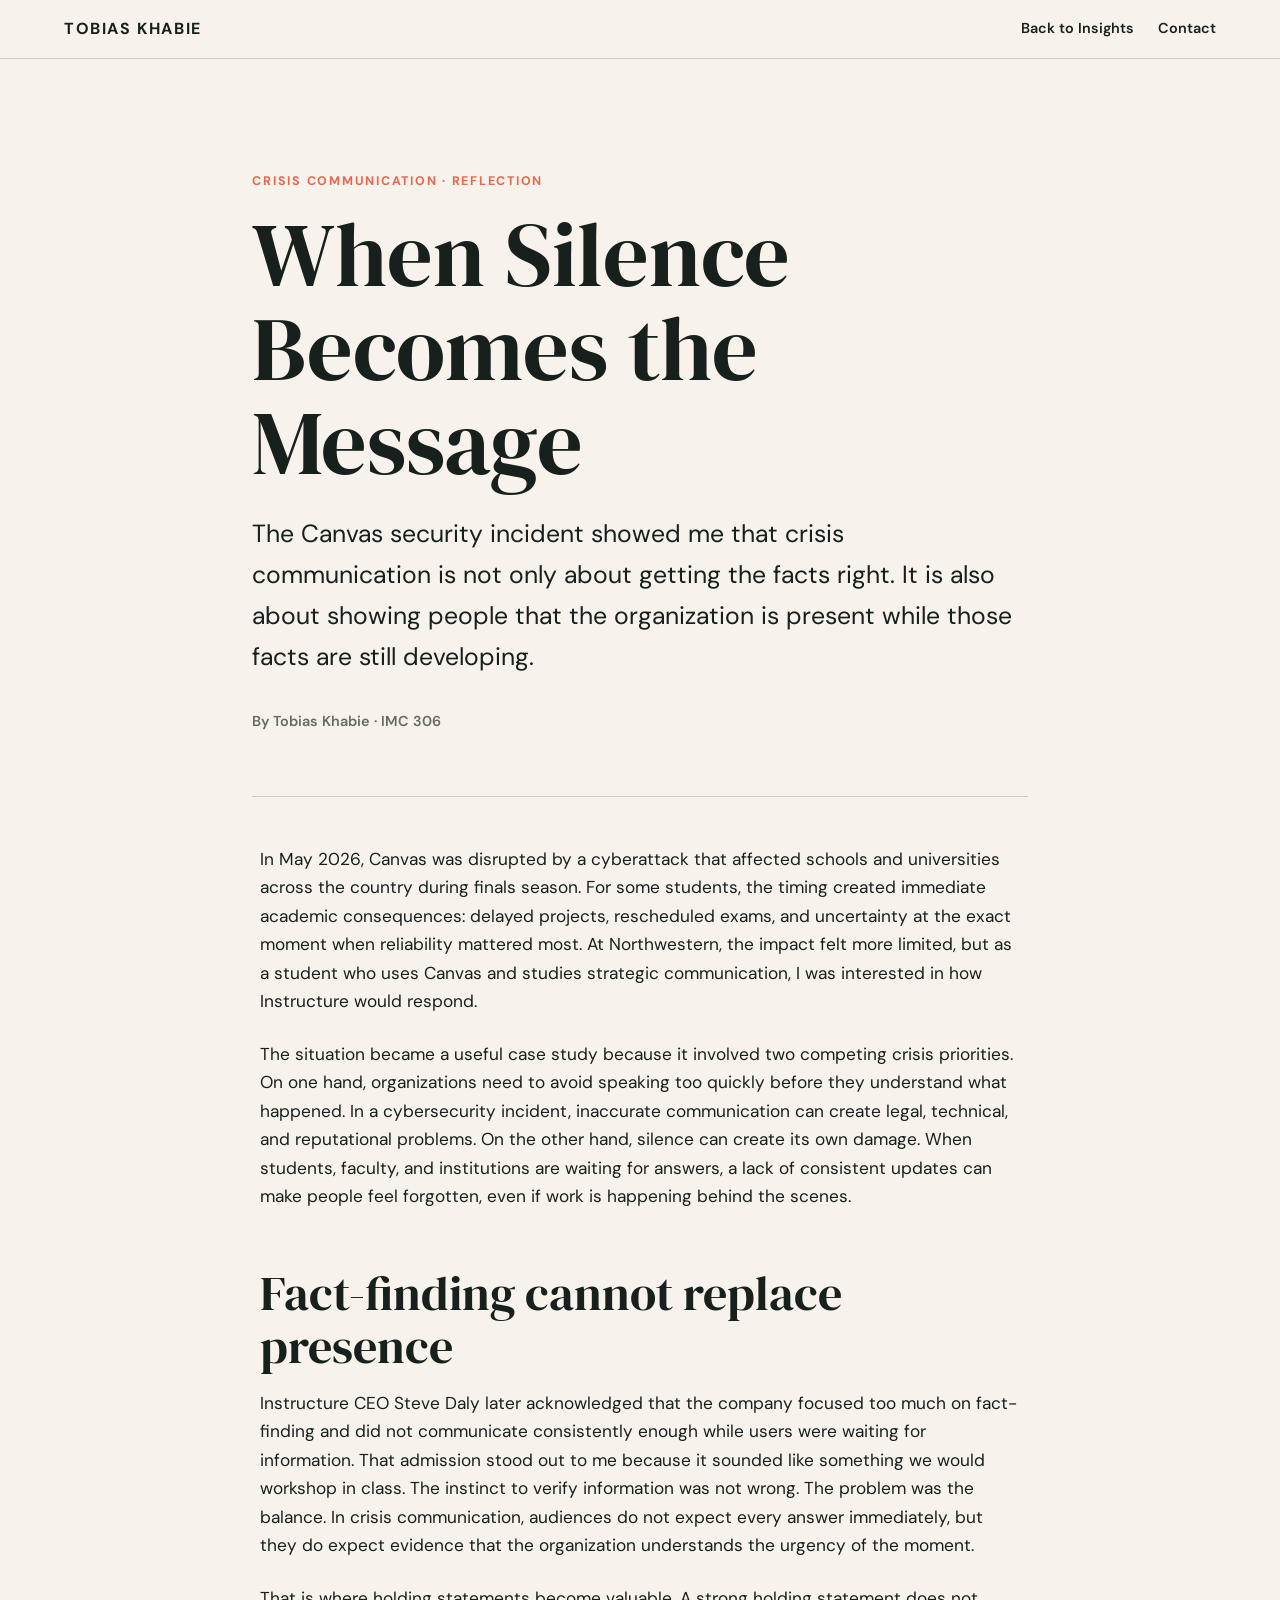
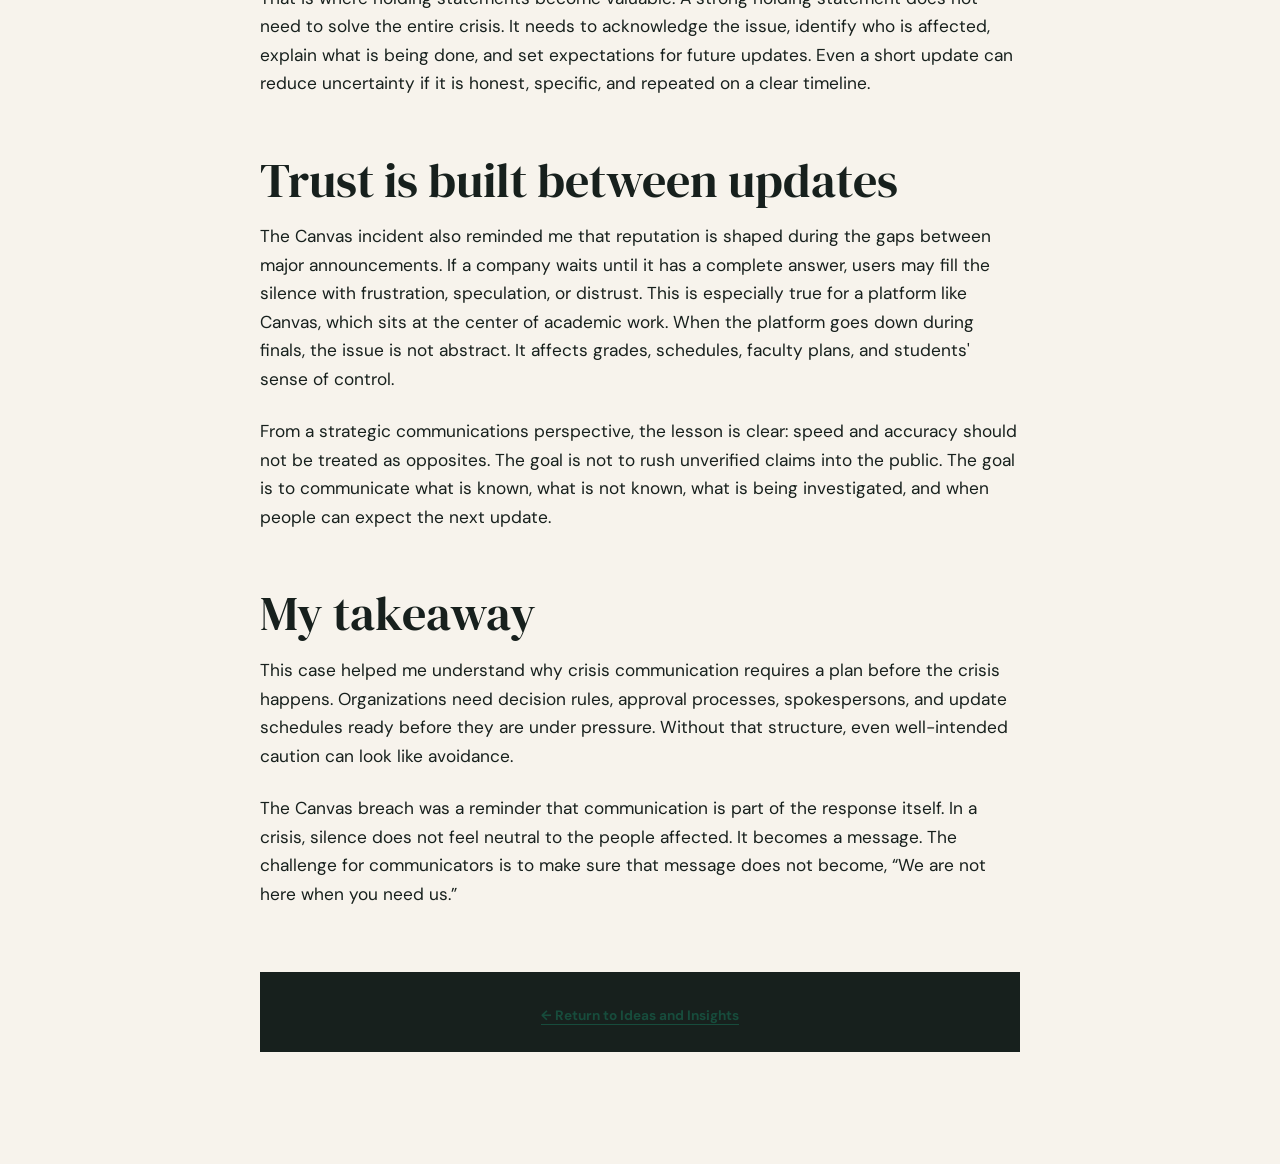
==== canvas-crisis-communication.html @ 8c3e3fdf "Create strategic communications portfolio" ====
<!doctype html>
<html lang="en">
  <head>
    <meta charset="UTF-8" />
    <meta name="viewport" content="width=device-width, initial-scale=1.0" />
    <meta
      name="description"
      content="A reflection by Tobias Khabie on the Canvas security incident and crisis communication."
    />
    <title>When Silence Becomes the Message | Tobias Khabie</title>
    <link rel="preconnect" href="https://fonts.googleapis.com" />
    <link rel="preconnect" href="https://fonts.gstatic.com" crossorigin />
    <link
      href="https://fonts.googleapis.com/css2?family=DM+Sans:wght@400;500;600;700&family=DM+Serif+Display&display=swap"
      rel="stylesheet"
    />
    <link rel="stylesheet" href="styles.css" />
  </head>
  <body>
    <header class="site-header">
      <a class="brand" href="index.html">TOBIAS KHABIE</a>
      <nav aria-label="Article navigation">
        <a href="index.html#blog">Back to Insights</a>
        <a href="index.html#contact">Contact</a>
      </nav>
    </header>

    <main>
      <article class="article">
        <header class="article-header">
          <p class="eyebrow">Crisis Communication · Reflection</p>
          <h1>When Silence Becomes the Message</h1>
          <p class="article-deck">
            The Canvas security incident showed me that crisis communication is
            not only about getting the facts right. It is also about showing people
            that the organization is present while those facts are still developing.
          </p>
          <p class="article-meta">By Tobias Khabie · IMC 306</p>
        </header>

        <div class="article-body">
          <p>
            In May 2026, Canvas was disrupted by a cyberattack that affected
            schools and universities across the country during finals season. For
            some students, the timing created immediate academic consequences:
            delayed projects, rescheduled exams, and uncertainty at the exact
            moment when reliability mattered most. At Northwestern, the impact
            felt more limited, but as a student who uses Canvas and studies
            strategic communication, I was interested in how Instructure would
            respond.
          </p>

          <p>
            The situation became a useful case study because it involved two
            competing crisis priorities. On one hand, organizations need to avoid
            speaking too quickly before they understand what happened. In a
            cybersecurity incident, inaccurate communication can create legal,
            technical, and reputational problems. On the other hand, silence can
            create its own damage. When students, faculty, and institutions are
            waiting for answers, a lack of consistent updates can make people feel
            forgotten, even if work is happening behind the scenes.
          </p>

          <h2>Fact-finding cannot replace presence</h2>

          <p>
            Instructure CEO Steve Daly later acknowledged that the company focused
            too much on fact-finding and did not communicate consistently enough
            while users were waiting for information. That admission stood out to
            me because it sounded like something we would workshop in class. The
            instinct to verify information was not wrong. The problem was the
            balance. In crisis communication, audiences do not expect every answer
            immediately, but they do expect evidence that the organization
            understands the urgency of the moment.
          </p>

          <p>
            That is where holding statements become valuable. A strong holding
            statement does not need to solve the entire crisis. It needs to
            acknowledge the issue, identify who is affected, explain what is being
            done, and set expectations for future updates. Even a short update can
            reduce uncertainty if it is honest, specific, and repeated on a clear
            timeline.
          </p>

          <h2>Trust is built between updates</h2>

          <p>
            The Canvas incident also reminded me that reputation is shaped during
            the gaps between major announcements. If a company waits until it has
            a complete answer, users may fill the silence with frustration,
            speculation, or distrust. This is especially true for a platform like
            Canvas, which sits at the center of academic work. When the platform
            goes down during finals, the issue is not abstract. It affects grades,
            schedules, faculty plans, and students' sense of control.
          </p>

          <p>
            From a strategic communications perspective, the lesson is clear:
            speed and accuracy should not be treated as opposites. The goal is not
            to rush unverified claims into the public. The goal is to communicate
            what is known, what is not known, what is being investigated, and when
            people can expect the next update.
          </p>

          <h2>My takeaway</h2>

          <p>
            This case helped me understand why crisis communication requires a
            plan before the crisis happens. Organizations need decision rules,
            approval processes, spokespersons, and update schedules ready before
            they are under pressure. Without that structure, even well-intended
            caution can look like avoidance.
          </p>

          <p>
            The Canvas breach was a reminder that communication is part of the
            response itself. In a crisis, silence does not feel neutral to the
            people affected. It becomes a message. The challenge for communicators
            is to make sure that message does not become, “We are not here when
            you need us.”
          </p>
        </div>

        <footer class="article-footer">
          <a class="text-link" href="index.html#blog">← Return to Ideas and Insights</a>
        </footer>
      </article>
    </main>
  </body>
</html>
---- styles.css ----
:root {
  --ink: #17201d;
  --paper: #f7f3ec;
  --white: #fffdf9;
  --sage: #bbcfbd;
  --green: #174c3c;
  --coral: #e5674e;
  --line: rgba(23, 32, 29, 0.18);
  --serif: "DM Serif Display", Georgia, serif;
  --sans: "DM Sans", Arial, sans-serif;
}

* {
  box-sizing: border-box;
}

html {
  scroll-behavior: smooth;
}

body {
  margin: 0;
  color: var(--ink);
  background: var(--paper);
  font-family: var(--sans);
  line-height: 1.65;
}

a {
  color: inherit;
}

.site-header {
  position: sticky;
  z-index: 20;
  top: 0;
  display: flex;
  align-items: center;
  justify-content: space-between;
  padding: 1rem 5vw;
  border-bottom: 1px solid var(--line);
  background: rgba(247, 243, 236, 0.94);
  backdrop-filter: blur(12px);
}

.brand {
  font-weight: 700;
  letter-spacing: 0.1em;
  text-decoration: none;
}

nav {
  display: flex;
  gap: 1.5rem;
}

nav a {
  font-size: 0.9rem;
  font-weight: 600;
  text-decoration: none;
}

nav a:hover,
nav a:focus {
  color: var(--coral);
}

.menu-button {
  display: none;
}

.hero {
  min-height: 82vh;
  display: grid;
  grid-template-columns: minmax(0, 1.4fr) minmax(220px, 0.6fr);
  align-items: center;
  gap: 7vw;
  padding: 8rem 8vw;
}

.eyebrow {
  margin: 0 0 1rem;
  color: var(--coral);
  font-size: 0.78rem;
  font-weight: 700;
  letter-spacing: 0.14em;
  text-transform: uppercase;
}

h1,
h2,
h3,
p {
  margin-top: 0;
}

h1,
h2 {
  font-family: var(--serif);
  font-weight: 400;
  line-height: 1.05;
}

h1 {
  max-width: 900px;
  margin-bottom: 1.5rem;
  font-size: clamp(3.2rem, 7vw, 7rem);
}

h2 {
  margin-bottom: 1rem;
  font-size: clamp(2.6rem, 5vw, 5rem);
}

h3 {
  font-size: 1.35rem;
  line-height: 1.25;
}

.hero-intro,
.lead {
  max-width: 750px;
  font-size: clamp(1.15rem, 2vw, 1.45rem);
}

.button-row {
  display: flex;
  flex-wrap: wrap;
  gap: 0.8rem;
  margin-top: 2rem;
}

.button {
  display: inline-block;
  padding: 0.75rem 1.1rem;
  border: 1px solid var(--green);
  border-radius: 100px;
  font-weight: 700;
  text-decoration: none;
}

.button.primary {
  color: var(--white);
  background: var(--green);
}

.button.secondary:hover,
.button.light {
  color: var(--green);
  background: var(--white);
}

.hero-card {
  padding: 2.2rem;
  transform: rotate(2deg);
  border-radius: 0.25rem;
  color: var(--white);
  background: var(--green);
  box-shadow: 18px 18px 0 var(--sage);
}

.hero-card span,
.hero-card strong {
  display: block;
}

.hero-card span {
  margin-bottom: 1rem;
  color: var(--sage);
  font-size: 0.8rem;
  letter-spacing: 0.12em;
  text-transform: uppercase;
}

.hero-card strong {
  font-family: var(--serif);
  font-size: clamp(2rem, 4vw, 3.5rem);
  font-weight: 400;
  line-height: 1.15;
}

.section {
  padding: 7rem 8vw;
}

.section-heading {
  max-width: 760px;
  margin-bottom: 3.5rem;
}

.about-grid,
.crisis-grid {
  display: grid;
  grid-template-columns: 1.2fr 0.8fr;
  gap: 6vw;
}

.about-grid {
  grid-template-columns: minmax(220px, 0.7fr) minmax(0, 1.15fr) minmax(220px, 0.75fr);
  align-items: center;
  gap: 3vw;
}

.headshot-frame {
  height: 440px;
  margin: 0;
  overflow: hidden;
  box-shadow: 14px 14px 0 var(--sage);
}

.headshot-frame img {
  width: 100%;
  height: 100%;
  display: block;
  object-fit: cover;
  object-position: center 34%;
}

.skills-panel {
  padding: 2rem;
  border: 1px solid var(--line);
  background: var(--white);
}

.tag-list {
  display: flex;
  flex-wrap: wrap;
  gap: 0.6rem;
  padding: 0;
  list-style: none;
}

.tag-list li {
  padding: 0.4rem 0.7rem;
  border-radius: 100px;
  background: var(--sage);
  font-size: 0.9rem;
}

blockquote {
  max-width: 900px;
  margin: 5rem auto 0;
  padding: 2rem 0 2rem 2rem;
  border-left: 5px solid var(--coral);
  font-family: var(--serif);
  font-size: clamp(1.5rem, 3vw, 2.2rem);
}

blockquote cite {
  display: block;
  margin-top: 1rem;
  font-family: var(--sans);
  font-size: 0.9rem;
  font-style: normal;
}

.tinted {
  background: var(--sage);
}

.case-study {
  display: grid;
  grid-template-columns: 100px 1fr;
  gap: 2rem;
  padding: 3rem 0;
  border-top: 1px solid rgba(23, 32, 29, 0.3);
}

.case-number {
  color: var(--green);
  font-family: var(--serif);
  font-size: 4rem;
}

.project-type {
  margin-bottom: 0.5rem;
  color: var(--coral);
  font-size: 0.75rem;
  font-weight: 700;
  letter-spacing: 0.1em;
  text-transform: uppercase;
}

.case-content > h3 {
  margin-bottom: 0.5rem;
  font-family: var(--serif);
  font-size: 2.2rem;
  font-weight: 400;
}

.case-summary {
  max-width: 750px;
  font-size: 1.1rem;
}

.case-details {
  display: grid;
  grid-template-columns: repeat(2, 1fr);
  gap: 1.5rem 3rem;
  margin: 2rem 0;
}

.case-details h4 {
  margin-bottom: 0.3rem;
}

.result {
  padding: 1rem;
  background: rgba(255, 253, 249, 0.55);
}

.text-link {
  color: var(--green);
  font-weight: 700;
  text-underline-offset: 0.25rem;
}

.work-grid {
  display: grid;
  grid-template-columns: repeat(2, 1fr);
  gap: 1.2rem;
}

.work-card {
  min-height: 280px;
  padding: 2rem;
  border: 1px solid var(--line);
  background: var(--white);
}

.work-card.featured {
  grid-row: span 2;
}

.work-thumbnail {
  width: calc(100% + 4rem);
  height: auto;
  display: block;
  margin: -2rem -2rem 2rem;
  border-bottom: 1px solid var(--line);
}

.dark {
  color: var(--white);
  background: var(--green);
}

.dark .eyebrow {
  color: #ff9b85;
}

.crisis-grid ol {
  margin: 0;
  padding: 0;
  list-style: none;
}

.crisis-grid li {
  padding: 0.8rem 0;
  border-bottom: 1px solid rgba(255, 255, 255, 0.2);
  font-weight: 600;
}

.crisis-grid li span {
  margin-right: 1rem;
  color: var(--sage);
  font-family: var(--serif);
  font-size: 1.4rem;
}

.dark .button {
  margin-top: 2rem;
}

.blog-grid {
  display: grid;
  grid-template-columns: repeat(3, 1fr);
  gap: 1rem;
}

.blog-grid article {
  min-height: 260px;
  display: flex;
  flex-direction: column;
  padding: 1.4rem;
  border-top: 4px solid var(--coral);
  background: var(--white);
}

.blog-grid article span {
  color: var(--coral);
  font-family: var(--serif);
  font-size: 2rem;
}

.blog-grid article a {
  margin-top: auto;
  font-weight: 700;
}

.contact {
  padding: 8rem 8vw;
  text-align: center;
  background: var(--sage);
}

.contact h2,
.contact p {
  max-width: 850px;
  margin-right: auto;
  margin-left: auto;
}

footer {
  padding: 1.5rem 8vw;
  color: var(--white);
  background: var(--ink);
  font-size: 0.85rem;
  text-align: center;
}

footer p {
  margin: 0;
}

.article {
  max-width: 980px;
  margin: 0 auto;
  padding: 7rem 8vw;
}

.article-header {
  padding-bottom: 3rem;
  border-bottom: 1px solid var(--line);
}

.article-header h1 {
  max-width: 940px;
  font-size: clamp(3rem, 7vw, 6.5rem);
}

.article-deck {
  max-width: 760px;
  font-size: clamp(1.2rem, 2vw, 1.55rem);
}

.article-meta {
  margin-top: 2rem;
  color: rgba(23, 32, 29, 0.65);
  font-size: 0.9rem;
  font-weight: 600;
}

.article-body {
  max-width: 760px;
  margin: 3rem auto 0;
}

.article-body p {
  margin-bottom: 1.5rem;
  font-size: 1.08rem;
}

.article-body h2 {
  margin: 3.5rem 0 1rem;
  font-family: var(--serif);
  font-size: clamp(2rem, 4vw, 3rem);
  font-weight: 400;
  line-height: 1.1;
}

.article-footer {
  max-width: 760px;
  margin: 4rem auto 0;
  padding-top: 2rem;
  border-top: 1px solid var(--line);
}

@media (max-width: 900px) {
  .hero,
  .about-grid,
  .crisis-grid {
    grid-template-columns: 1fr;
  }

  .headshot-frame {
    width: min(100%, 430px);
    height: 520px;
  }

  .hero {
    padding-top: 5rem;
  }

  .hero-card {
    max-width: 420px;
  }

  .blog-grid {
    grid-template-columns: repeat(2, 1fr);
  }

  nav {
    position: absolute;
    top: 100%;
    right: 0;
    left: 0;
    display: none;
    flex-direction: column;
    padding: 1.5rem 5vw;
    border-bottom: 1px solid var(--line);
    background: var(--paper);
  }

  nav.open {
    display: flex;
  }

  .menu-button {
    display: block;
    border: 0;
    background: transparent;
    font: inherit;
    font-weight: 700;
  }
}

@media (max-width: 620px) {
  .section,
  .hero,
  .contact {
    padding: 5rem 6vw;
  }

  .case-study,
  .case-details,
  .work-grid,
  .blog-grid {
    grid-template-columns: 1fr;
  }

  .case-study {
    gap: 0;
  }

  .case-number {
    font-size: 2.5rem;
  }

  .work-card.featured {
    grid-row: auto;
  }
}
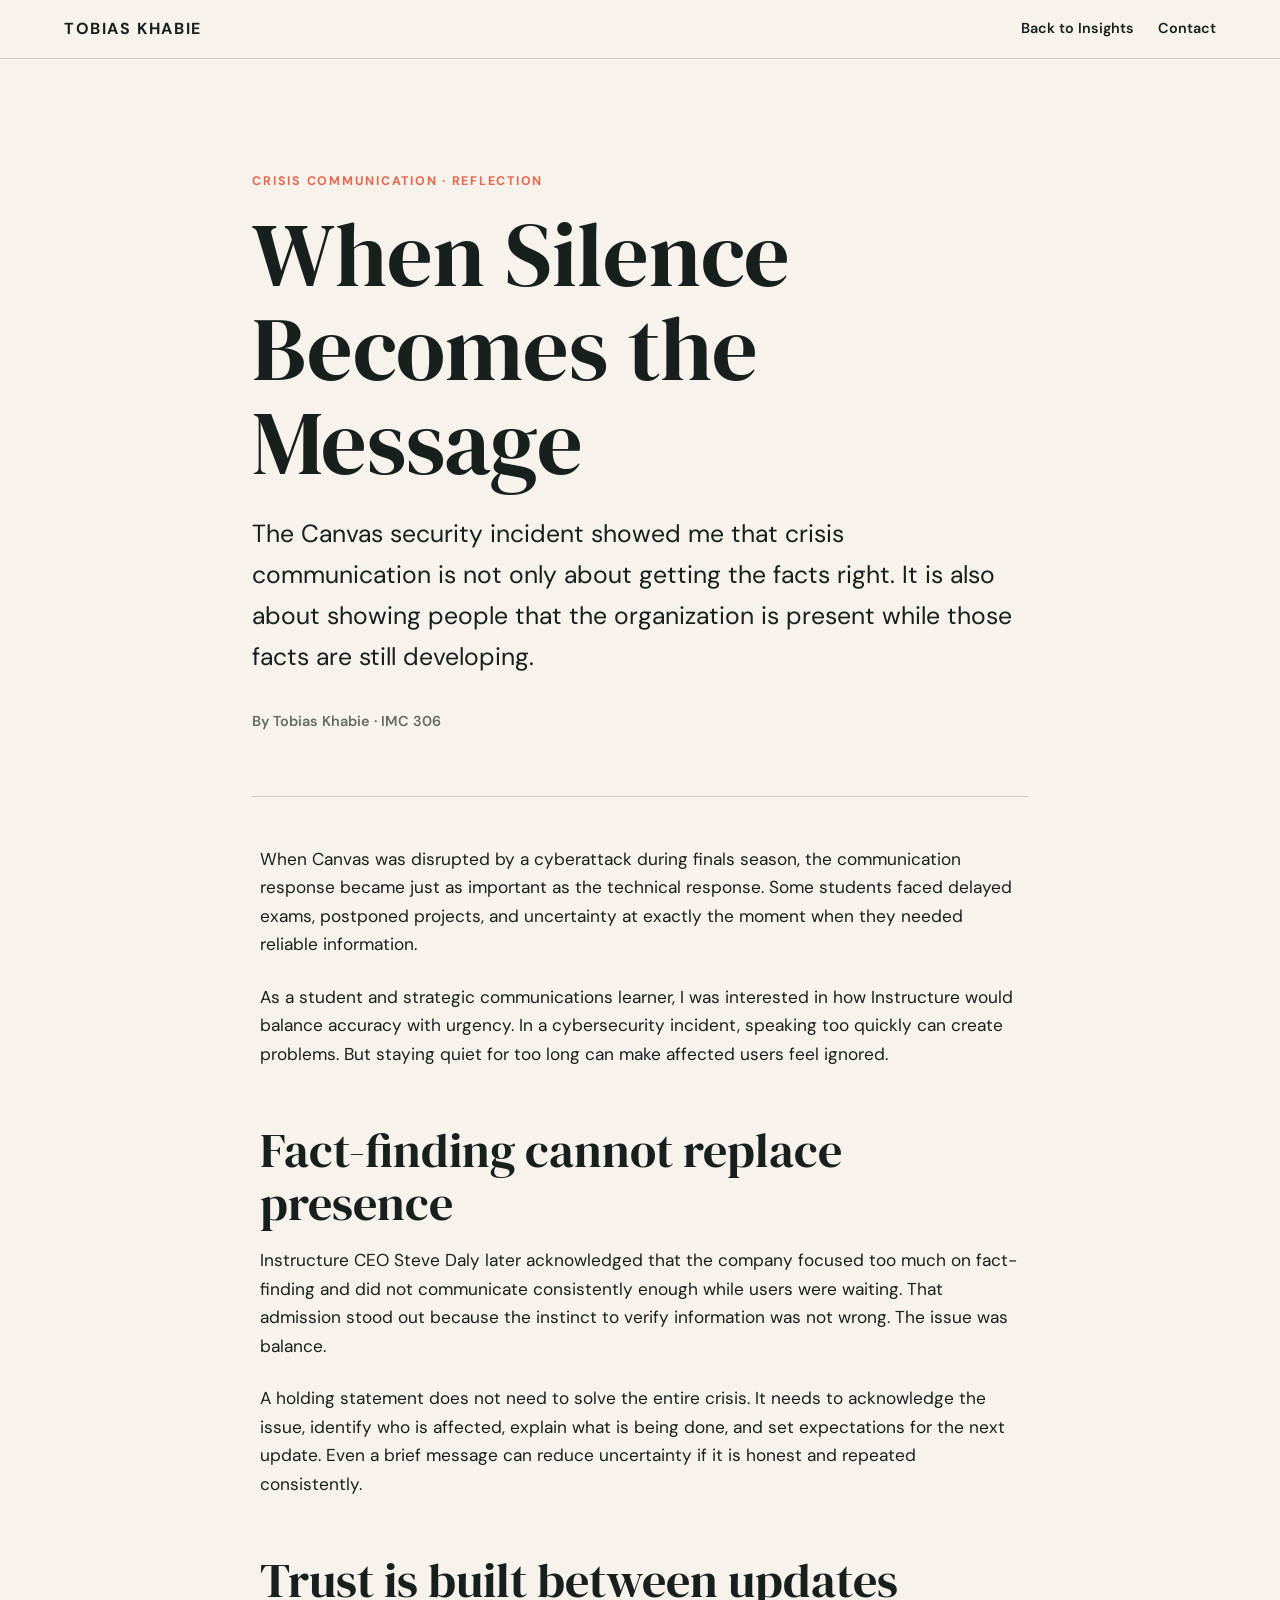
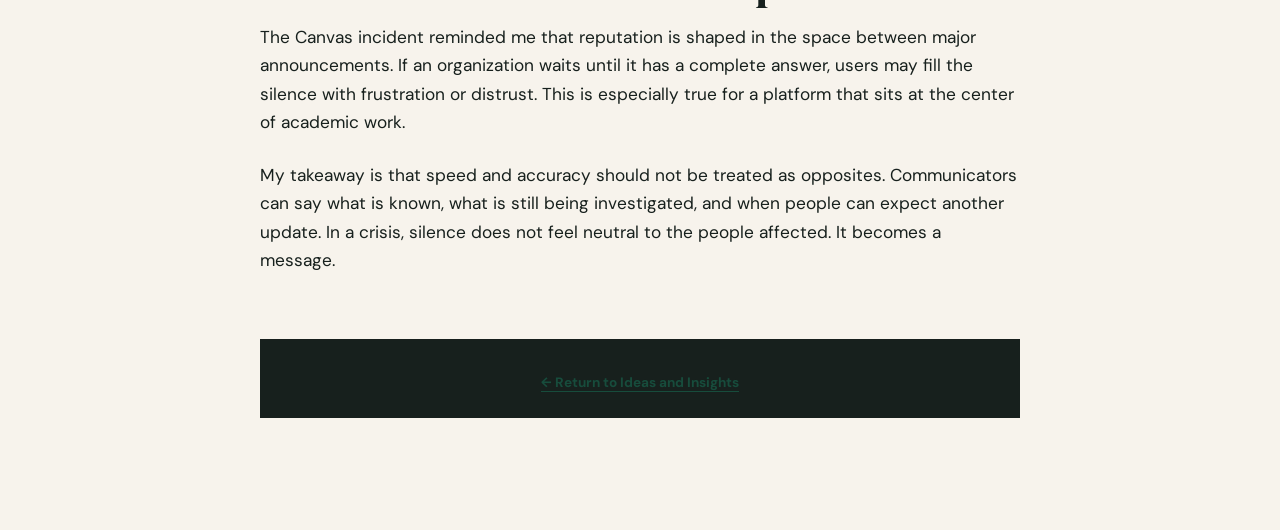
==== commit 9d09baad: "Expand Owala analysis and shorten blog posts" ====
--- a/canvas-crisis-communication.html
+++ b/canvas-crisis-communication.html
@@ -40,85 +40,49 @@
 
         <div class="article-body">
           <p>
-            In May 2026, Canvas was disrupted by a cyberattack that affected
-            schools and universities across the country during finals season. For
-            some students, the timing created immediate academic consequences:
-            delayed projects, rescheduled exams, and uncertainty at the exact
-            moment when reliability mattered most. At Northwestern, the impact
-            felt more limited, but as a student who uses Canvas and studies
-            strategic communication, I was interested in how Instructure would
-            respond.
+            When Canvas was disrupted by a cyberattack during finals season, the
+            communication response became just as important as the technical response.
+            Some students faced delayed exams, postponed projects, and uncertainty at
+            exactly the moment when they needed reliable information.
           </p>
 
           <p>
-            The situation became a useful case study because it involved two
-            competing crisis priorities. On one hand, organizations need to avoid
-            speaking too quickly before they understand what happened. In a
-            cybersecurity incident, inaccurate communication can create legal,
-            technical, and reputational problems. On the other hand, silence can
-            create its own damage. When students, faculty, and institutions are
-            waiting for answers, a lack of consistent updates can make people feel
-            forgotten, even if work is happening behind the scenes.
+            As a student and strategic communications learner, I was interested in how
+            Instructure would balance accuracy with urgency. In a cybersecurity incident,
+            speaking too quickly can create problems. But staying quiet for too long can
+            make affected users feel ignored.
           </p>
 
           <h2>Fact-finding cannot replace presence</h2>
 
           <p>
             Instructure CEO Steve Daly later acknowledged that the company focused
-            too much on fact-finding and did not communicate consistently enough
-            while users were waiting for information. That admission stood out to
-            me because it sounded like something we would workshop in class. The
-            instinct to verify information was not wrong. The problem was the
-            balance. In crisis communication, audiences do not expect every answer
-            immediately, but they do expect evidence that the organization
-            understands the urgency of the moment.
+            too much on fact-finding and did not communicate consistently enough while
+            users were waiting. That admission stood out because the instinct to verify
+            information was not wrong. The issue was balance.
           </p>
 
           <p>
-            That is where holding statements become valuable. A strong holding
-            statement does not need to solve the entire crisis. It needs to
-            acknowledge the issue, identify who is affected, explain what is being
-            done, and set expectations for future updates. Even a short update can
-            reduce uncertainty if it is honest, specific, and repeated on a clear
-            timeline.
+            A holding statement does not need to solve the entire crisis. It needs to
+            acknowledge the issue, identify who is affected, explain what is being done,
+            and set expectations for the next update. Even a brief message can reduce
+            uncertainty if it is honest and repeated consistently.
           </p>
 
           <h2>Trust is built between updates</h2>
 
           <p>
-            The Canvas incident also reminded me that reputation is shaped during
-            the gaps between major announcements. If a company waits until it has
-            a complete answer, users may fill the silence with frustration,
-            speculation, or distrust. This is especially true for a platform like
-            Canvas, which sits at the center of academic work. When the platform
-            goes down during finals, the issue is not abstract. It affects grades,
-            schedules, faculty plans, and students' sense of control.
+            The Canvas incident reminded me that reputation is shaped in the space between
+            major announcements. If an organization waits until it has a complete answer,
+            users may fill the silence with frustration or distrust. This is especially
+            true for a platform that sits at the center of academic work.
           </p>
 
           <p>
-            From a strategic communications perspective, the lesson is clear:
-            speed and accuracy should not be treated as opposites. The goal is not
-            to rush unverified claims into the public. The goal is to communicate
-            what is known, what is not known, what is being investigated, and when
-            people can expect the next update.
-          </p>
-
-          <h2>My takeaway</h2>
-
-          <p>
-            This case helped me understand why crisis communication requires a
-            plan before the crisis happens. Organizations need decision rules,
-            approval processes, spokespersons, and update schedules ready before
-            they are under pressure. Without that structure, even well-intended
-            caution can look like avoidance.
-          </p>
-
-          <p>
-            The Canvas breach was a reminder that communication is part of the
-            response itself. In a crisis, silence does not feel neutral to the
-            people affected. It becomes a message. The challenge for communicators
-            is to make sure that message does not become, “We are not here when
-            you need us.”
+            My takeaway is that speed and accuracy should not be treated as opposites.
+            Communicators can say what is known, what is still being investigated, and
+            when people can expect another update. In a crisis, silence does not feel
+            neutral to the people affected. It becomes a message.
           </p>
         </div>
 
--- a/styles.css
+++ b/styles.css
@@ -315,6 +315,12 @@
   text-underline-offset: 0.25rem;
 }
 
+.link-stack {
+  display: flex;
+  flex-wrap: wrap;
+  gap: 0.85rem 1.2rem;
+}
+
 .work-grid {
   display: grid;
   grid-template-columns: repeat(2, 1fr);
@@ -467,6 +473,20 @@
   font-size: clamp(2rem, 4vw, 3rem);
   font-weight: 400;
   line-height: 1.1;
+}
+
+.source-list {
+  padding-left: 1.2rem;
+}
+
+.source-list li {
+  margin-bottom: 0.7rem;
+}
+
+.source-list a {
+  color: var(--green);
+  font-weight: 700;
+  text-underline-offset: 0.25rem;
 }
 
 .article-footer {
